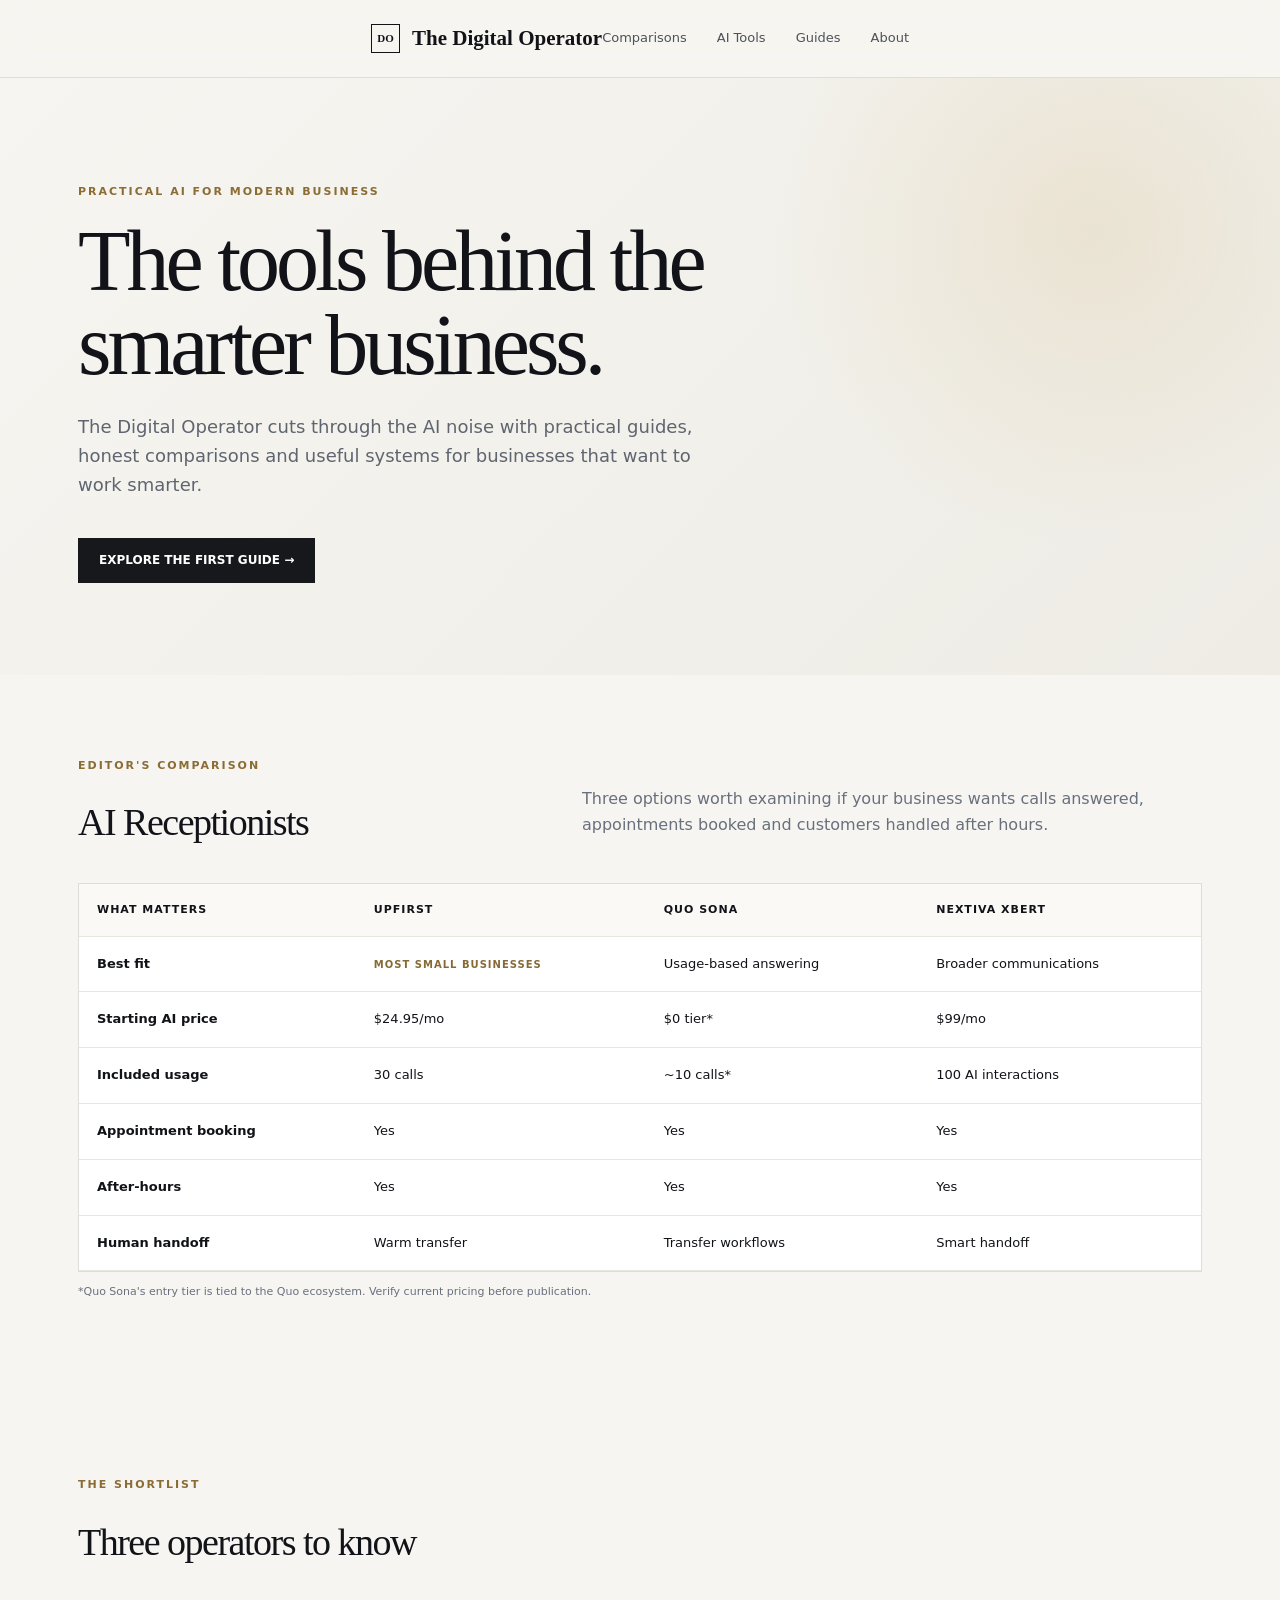
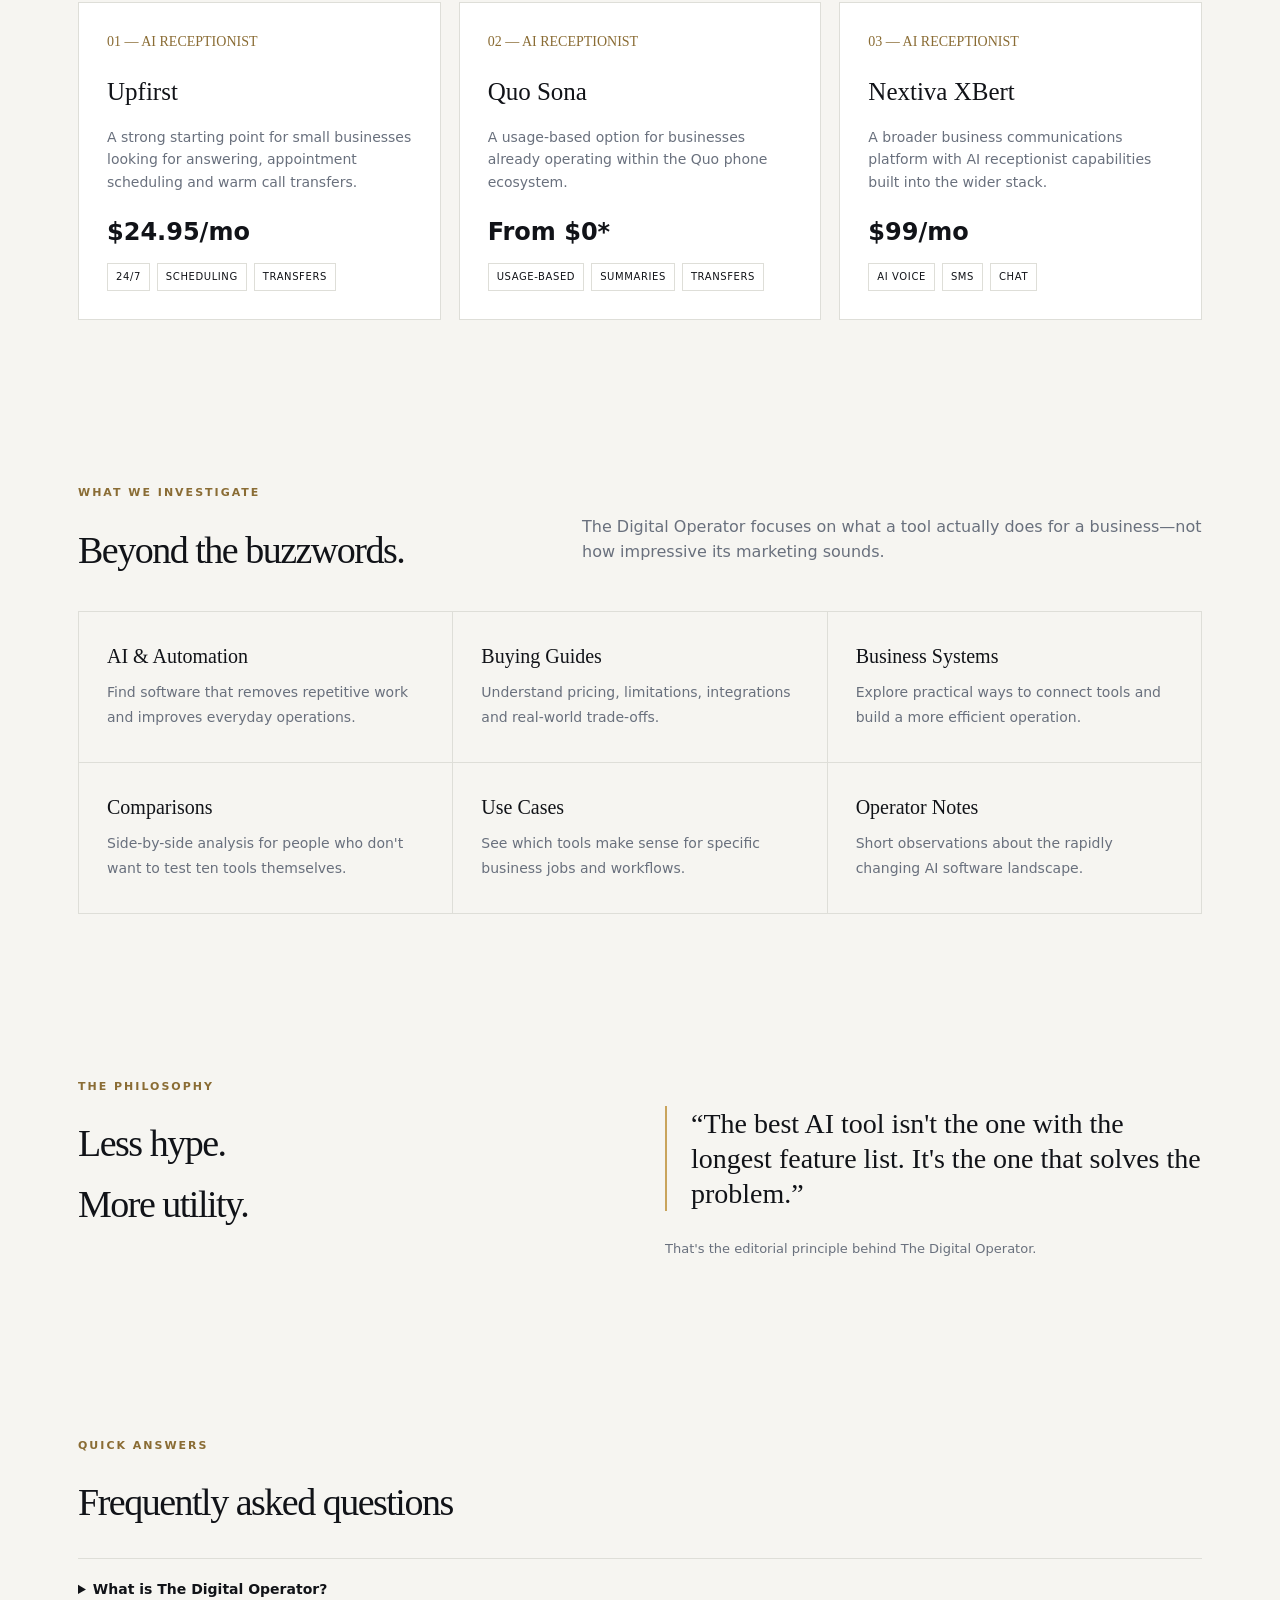
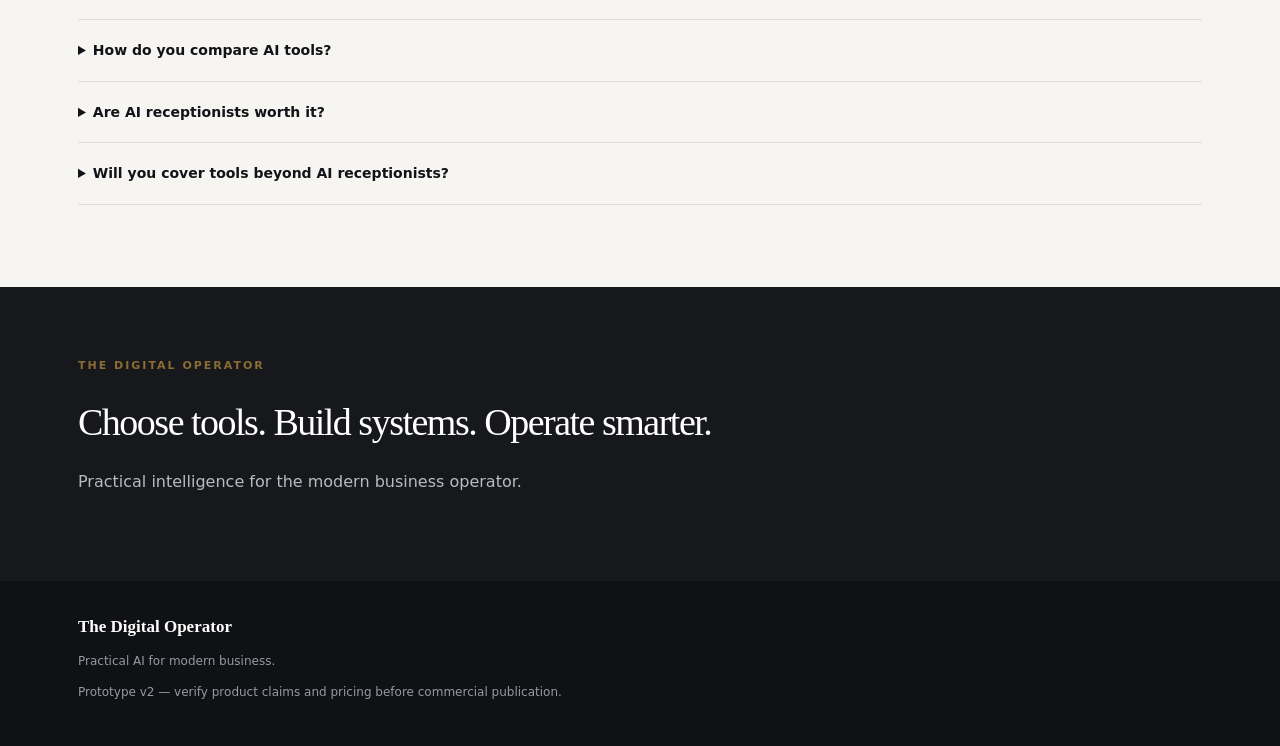
==== index.html @ 8f056f20 "Rename the-digital-operator-v2.html to index.html" ====
<!doctype html>
<html lang="en">
<head>
<meta charset="utf-8">
<meta name="viewport" content="width=device-width,initial-scale=1">
<title>The Digital Operator — Practical AI for Modern Business</title>
<meta name="description" content="Practical guides and comparisons for AI tools that help modern businesses work smarter.">
<style>
:root{--ink:#111318;--muted:#69707d;--paper:#f6f5f1;--white:#fff;--line:#deded8;--gold:#c9a45c;--dark:#17181b}
*{box-sizing:border-box}html{scroll-behavior:smooth}body{margin:0;background:var(--paper);color:var(--ink);font-family:Inter,system-ui,sans-serif;line-height:1.6}
a{text-decoration:none;color:inherit}.container{max-width:1180px;margin:auto;padding:0 28px}
nav{height:78px;border-bottom:1px solid var(--line);display:flex;align-items:center;position:sticky;top:0;background:#f6f5f1ee;backdrop-filter:blur(12px);z-index:5}
.nav{display:flex;align-items:center;justify-content:space-between}.brand{font-family:Georgia,serif;font-weight:700;font-size:21px;display:flex;gap:12px;align-items:center}
.mark{width:29px;height:29px;border:1px solid;display:grid;place-items:center;font-size:11px}.links{display:flex;gap:30px;font-size:13px;color:#4d525c}
.hero{padding:105px 0 92px;background:radial-gradient(circle at 85% 25%,#c9a45c29,transparent 27%),linear-gradient(135deg,#f6f5f1,#eeece5)}
.kicker{text-transform:uppercase;letter-spacing:2px;font-size:11px;font-weight:800;color:#8a6c34;margin-bottom:18px}
h1{font-family:Georgia,serif;font-weight:500;font-size:clamp(48px,7vw,86px);line-height:.98;letter-spacing:-4px;max-width:850px;margin:0 0 26px}
.hero p{max-width:650px;font-size:18px;color:#5f6570}.btn{display:inline-block;margin-top:20px;padding:13px 21px;background:var(--dark);color:#fff;font-size:12px;font-weight:800}
.section{padding:82px 0}.head{display:flex;justify-content:space-between;gap:30px;align-items:end;margin-bottom:30px}
h2{font-family:Georgia,serif;font-weight:500;font-size:38px;letter-spacing:-1.5px;margin:0}.sub{color:var(--muted);max-width:620px}
.box{background:#fff;border:1px solid var(--line)}.table-wrap{overflow:auto}table{width:100%;border-collapse:collapse;min-width:760px}
th,td{text-align:left;padding:17px 18px;border-bottom:1px solid #e7e6e0;font-size:13px}th{background:#faf9f5;font-size:11px;text-transform:uppercase;letter-spacing:1px}
td:first-child{font-weight:700}.best{font-size:10px;text-transform:uppercase;letter-spacing:1px;color:#866a36;font-weight:900}
.grid{display:grid;grid-template-columns:repeat(3,1fr);gap:18px}.card{background:#fff;border:1px solid var(--line);padding:28px}
.card .num{font-family:Georgia,serif;font-size:14px;color:#8a6c34}.card h3{font-family:Georgia,serif;font-size:25px;font-weight:500;margin:18px 0 8px}
.card p,.feature span{font-size:14px;color:var(--muted)}.price{font-size:24px;font-weight:800;margin:20px 0 12px}
.tags{display:flex;gap:7px;flex-wrap:wrap}.tag{font-size:10px;border:1px solid var(--line);padding:5px 8px;text-transform:uppercase;letter-spacing:.6px}
.feature-grid{display:grid;grid-template-columns:repeat(3,1fr);gap:1px;background:var(--line);border:1px solid var(--line)}
.feature{background:var(--paper);padding:28px;min-height:150px}.feature b{display:block;font-family:Georgia,serif;font-size:20px;font-weight:500;margin-bottom:7px}
.split{display:grid;grid-template-columns:1fr 1fr;gap:50px}.quote{font-family:Georgia,serif;font-size:28px;line-height:1.25;border-left:2px solid var(--gold);padding-left:24px}
.faq{border-top:1px solid var(--line)}details{border-bottom:1px solid var(--line);padding:19px 0}summary{cursor:pointer;font-weight:700;font-size:14px}details p{color:var(--muted);font-size:13px}
.cta{background:var(--dark);color:#fff;padding:70px 0}.cta h2{color:#fff}.cta p{color:#b8bbc2}footer{background:#101114;color:#969aa3;padding:32px 0;font-size:12px}footer strong{color:#fff;font-family:Georgia,serif;font-size:17px}
@media(max-width:800px){.links{display:none}.hero{padding:70px 0}.section{padding:58px 0}.head,.split{display:block}.grid,.feature-grid{grid-template-columns:1fr}h1{letter-spacing:-2.5px}}
</style>
</head>
<body>
<nav><div class="container nav"><a class="brand" href="#"><span class="mark">DO</span>The Digital Operator</a><div class="links"><a href="#compare">Comparisons</a><a href="#tools">AI Tools</a><a href="#guides">Guides</a><a href="#about">About</a></div></div></nav>

<header class="hero"><div class="container">
<div class="kicker">Practical AI for modern business</div>
<h1>The tools behind the smarter business.</h1>
<p>The Digital Operator cuts through the AI noise with practical guides, honest comparisons and useful systems for businesses that want to work smarter.</p>
<a class="btn" href="#compare">EXPLORE THE FIRST GUIDE →</a>
</div></header>

<main>
<section class="section" id="compare"><div class="container">
<div class="head"><div><div class="kicker">Editor's comparison</div><h2>AI Receptionists</h2></div><p class="sub">Three options worth examining if your business wants calls answered, appointments booked and customers handled after hours.</p></div>
<div class="box table-wrap"><table><thead><tr><th>What matters</th><th>Upfirst</th><th>Quo Sona</th><th>Nextiva XBert</th></tr></thead><tbody>
<tr><td>Best fit</td><td><span class="best">Most small businesses</span></td><td>Usage-based answering</td><td>Broader communications</td></tr>
<tr><td>Starting AI price</td><td>$24.95/mo</td><td>$0 tier*</td><td>$99/mo</td></tr>
<tr><td>Included usage</td><td>30 calls</td><td>~10 calls*</td><td>100 AI interactions</td></tr>
<tr><td>Appointment booking</td><td>Yes</td><td>Yes</td><td>Yes</td></tr>
<tr><td>After-hours</td><td>Yes</td><td>Yes</td><td>Yes</td></tr>
<tr><td>Human handoff</td><td>Warm transfer</td><td>Transfer workflows</td><td>Smart handoff</td></tr>
</tbody></table></div>
<p style="font-size:11px;color:#69707d">*Quo Sona's entry tier is tied to the Quo ecosystem. Verify current pricing before publication.</p>
</div></section>

<section class="section" id="tools"><div class="container">
<div class="head"><div><div class="kicker">The shortlist</div><h2>Three operators to know</h2></div></div>
<div class="grid">
<article class="card"><div class="num">01 — AI RECEPTIONIST</div><h3>Upfirst</h3><p>A strong starting point for small businesses looking for answering, appointment scheduling and warm call transfers.</p><div class="price">$24.95/mo</div><div class="tags"><span class="tag">24/7</span><span class="tag">Scheduling</span><span class="tag">Transfers</span></div></article>
<article class="card"><div class="num">02 — AI RECEPTIONIST</div><h3>Quo Sona</h3><p>A usage-based option for businesses already operating within the Quo phone ecosystem.</p><div class="price">From $0*</div><div class="tags"><span class="tag">Usage-based</span><span class="tag">Summaries</span><span class="tag">Transfers</span></div></article>
<article class="card"><div class="num">03 — AI RECEPTIONIST</div><h3>Nextiva XBert</h3><p>A broader business communications platform with AI receptionist capabilities built into the wider stack.</p><div class="price">$99/mo</div><div class="tags"><span class="tag">AI voice</span><span class="tag">SMS</span><span class="tag">Chat</span></div></article>
</div></div></section>

<section class="section" id="guides"><div class="container">
<div class="head"><div><div class="kicker">What we investigate</div><h2>Beyond the buzzwords.</h2></div><p class="sub">The Digital Operator focuses on what a tool actually does for a business—not how impressive its marketing sounds.</p></div>
<div class="feature-grid">
<div class="feature"><b>AI & Automation</b><span>Find software that removes repetitive work and improves everyday operations.</span></div>
<div class="feature"><b>Buying Guides</b><span>Understand pricing, limitations, integrations and real-world trade-offs.</span></div>
<div class="feature"><b>Business Systems</b><span>Explore practical ways to connect tools and build a more efficient operation.</span></div>
<div class="feature"><b>Comparisons</b><span>Side-by-side analysis for people who don't want to test ten tools themselves.</span></div>
<div class="feature"><b>Use Cases</b><span>See which tools make sense for specific business jobs and workflows.</span></div>
<div class="feature"><b>Operator Notes</b><span>Short observations about the rapidly changing AI software landscape.</span></div>
</div></div></section>

<section class="section" id="about"><div class="container split">
<div><div class="kicker">The philosophy</div><h2>Less hype.<br>More utility.</h2></div>
<div><p class="quote">“The best AI tool isn't the one with the longest feature list. It's the one that solves the problem.”</p><p style="color:#69707d;font-size:13px">That's the editorial principle behind The Digital Operator.</p></div>
</div></section>

<section class="section" id="faq"><div class="container">
<div class="kicker">Quick answers</div><h2>Frequently asked questions</h2>
<div class="faq" style="margin-top:25px">
<details><summary>What is The Digital Operator?</summary><p>A practical publication focused on AI tools, automation and business software for modern operators.</p></details>
<details><summary>How do you compare AI tools?</summary><p>We focus on pricing, useful features, integrations, limitations and the business problem a tool solves.</p></details>
<details><summary>Are AI receptionists worth it?</summary><p>They can be useful for businesses that receive frequent calls, need appointment handling or want after-hours coverage.</p></details>
<details><summary>Will you cover tools beyond AI receptionists?</summary><p>Yes. The site is designed to expand into AI automation, productivity, customer service and other business software categories.</p></details>
</div></div></section>

<section class="cta"><div class="container"><div class="kicker">THE DIGITAL OPERATOR</div><h2>Choose tools. Build systems. Operate smarter.</h2><p>Practical intelligence for the modern business operator.</p></div></section>
</main>
<footer><div class="container"><strong>The Digital Operator</strong><p>Practical AI for modern business.</p><p>Prototype v2 — verify product claims and pricing before commercial publication.</p></div></footer>
</body></html>
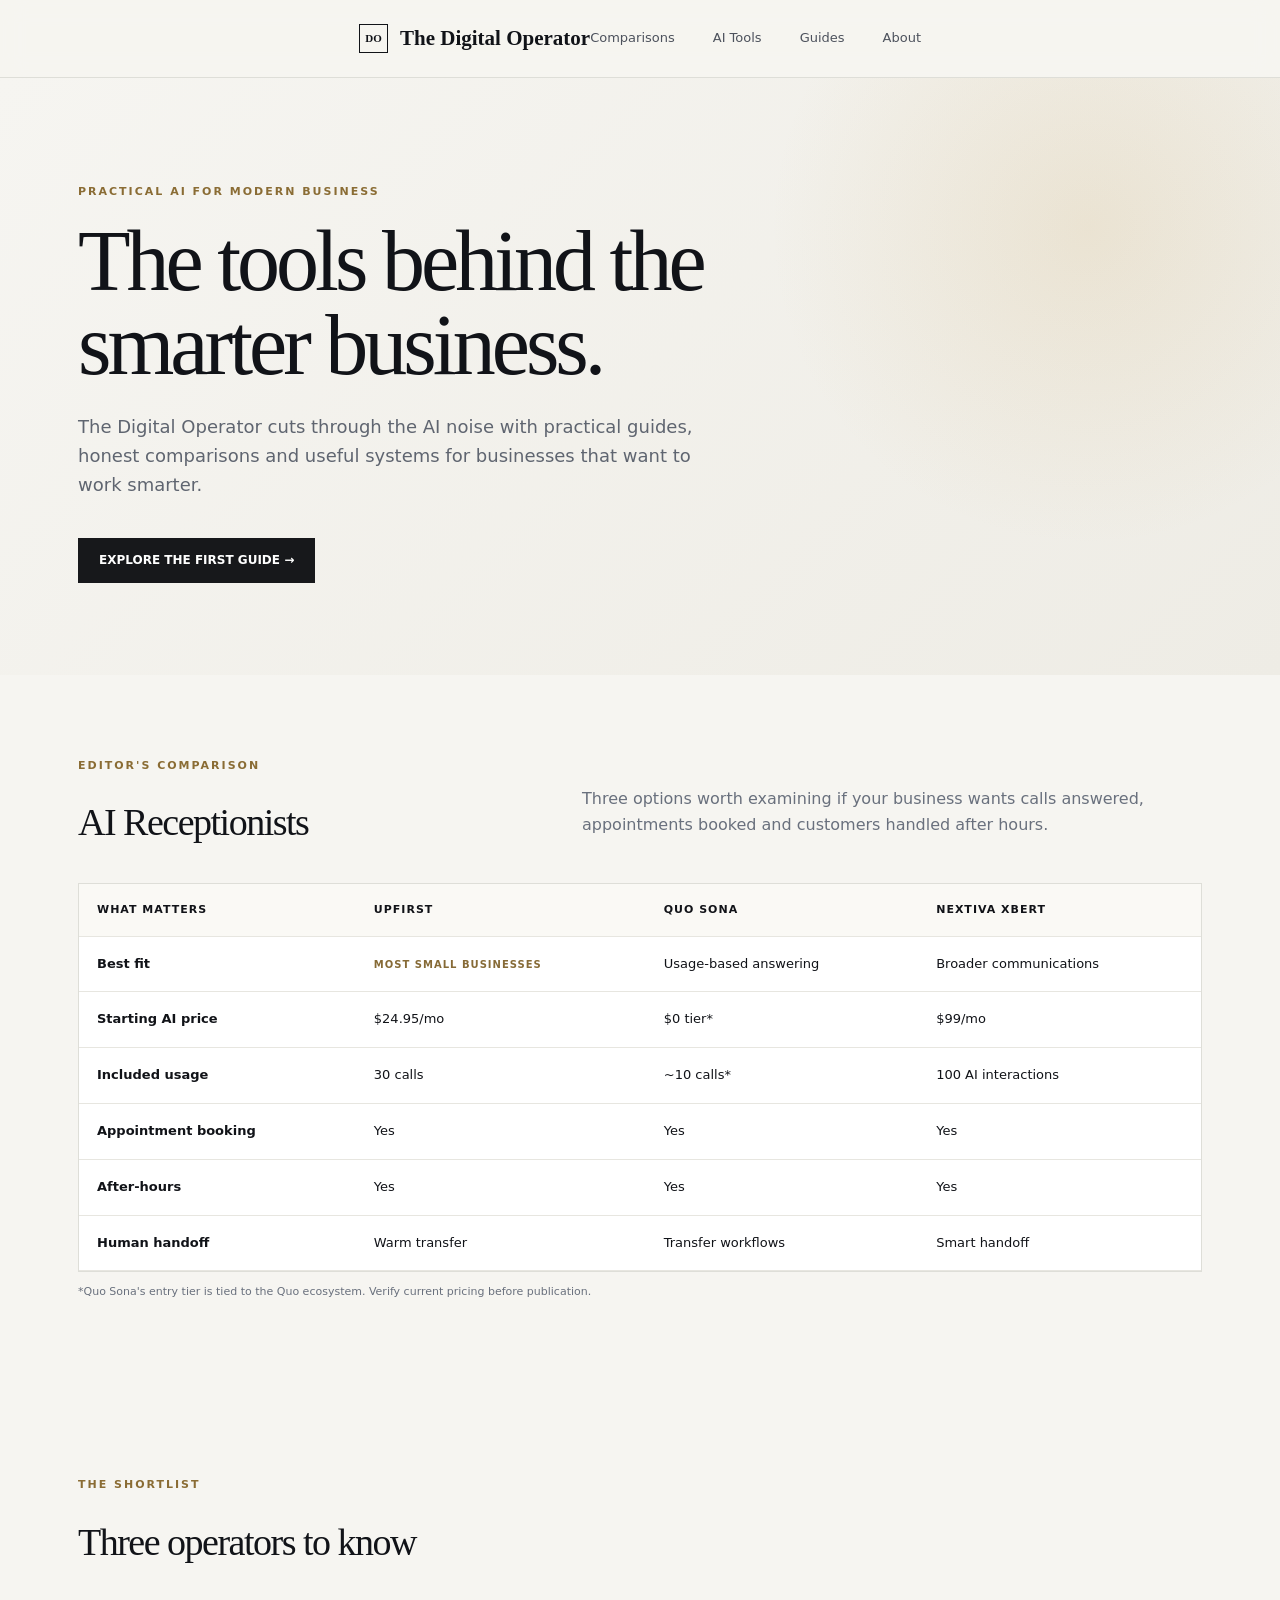
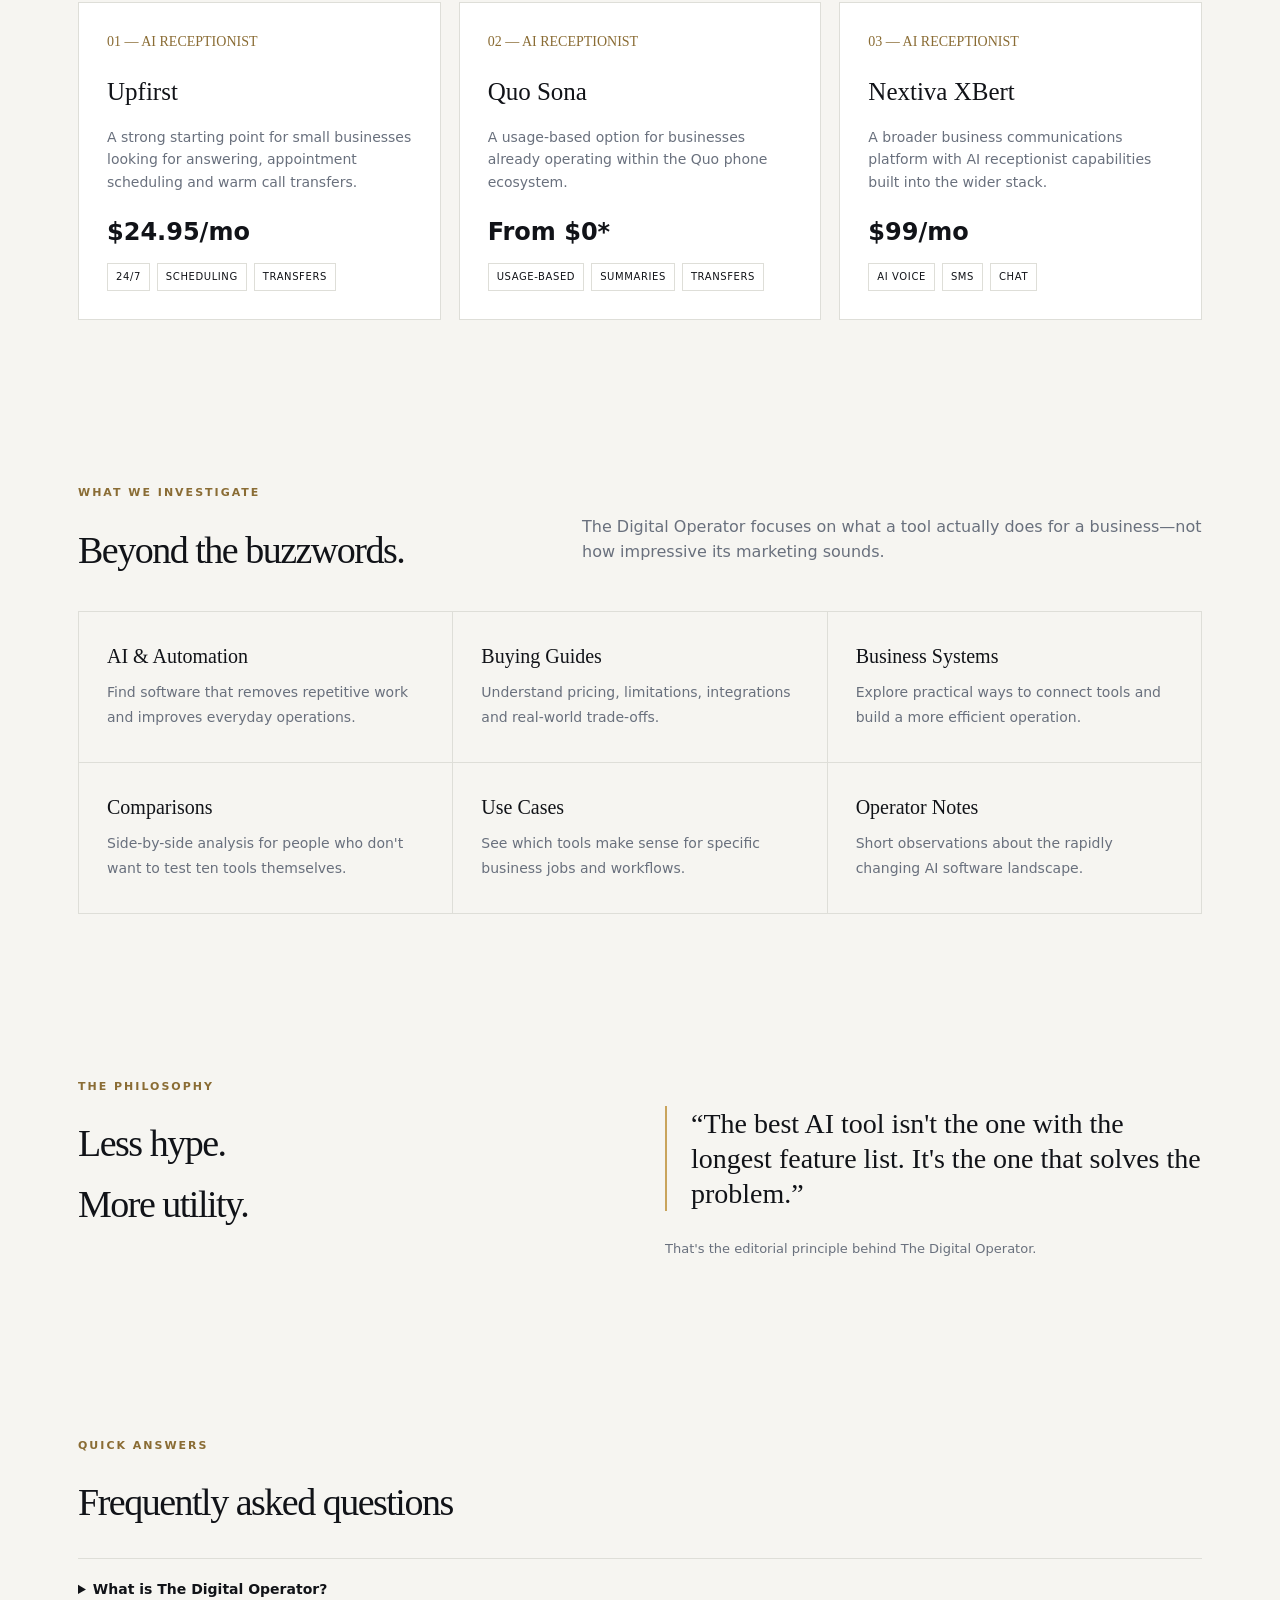
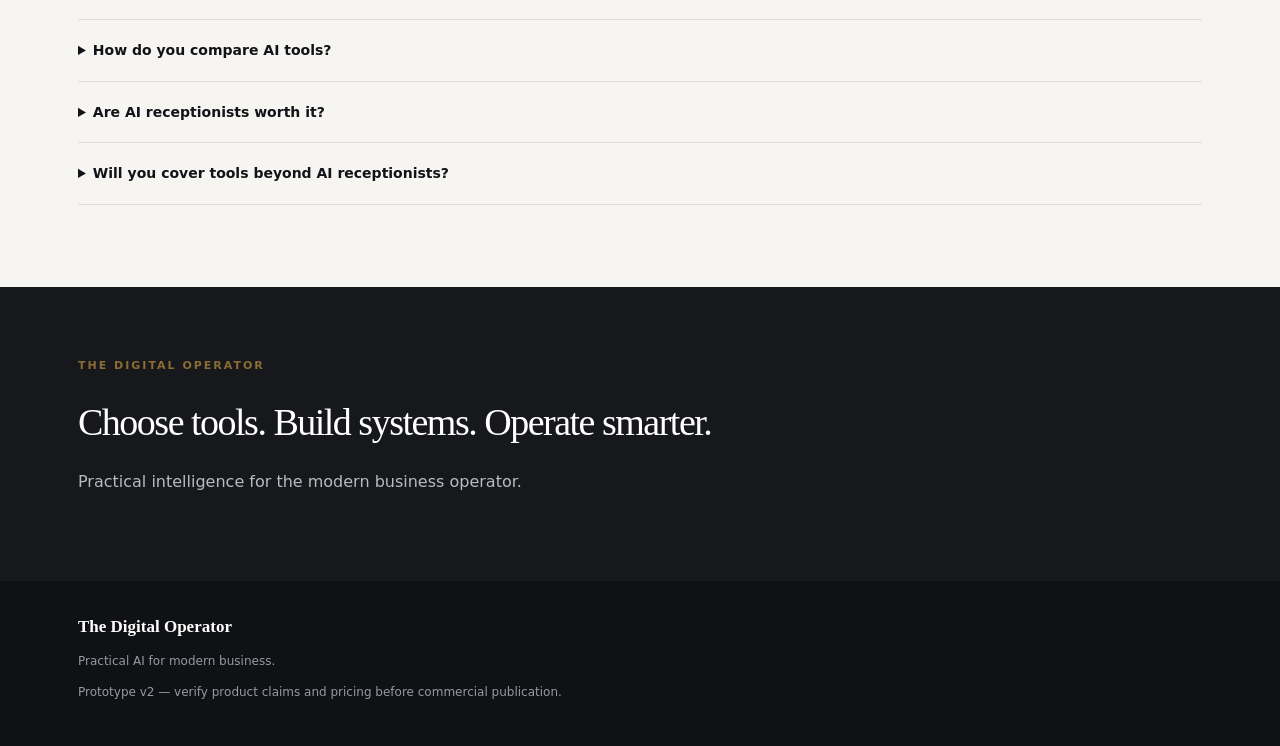
==== commit d4c01771: "Update index.html" ====
--- a/index.html
+++ b/index.html
@@ -11,7 +11,7 @@
 a{text-decoration:none;color:inherit}.container{max-width:1180px;margin:auto;padding:0 28px}
 nav{height:78px;border-bottom:1px solid var(--line);display:flex;align-items:center;position:sticky;top:0;background:#f6f5f1ee;backdrop-filter:blur(12px);z-index:5}
 .nav{display:flex;align-items:center;justify-content:space-between}.brand{font-family:Georgia,serif;font-weight:700;font-size:21px;display:flex;gap:12px;align-items:center}
-.mark{width:29px;height:29px;border:1px solid;display:grid;place-items:center;font-size:11px}.links{display:flex;gap:30px;font-size:13px;color:#4d525c}
+.mark{width:29px;height:29px;border:1px solid;display:grid;place-items:center;font-size:11px}.links{display:flex;gap:38px;font-size:13px;color:#4d525c}
 .hero{padding:105px 0 92px;background:radial-gradient(circle at 85% 25%,#c9a45c29,transparent 27%),linear-gradient(135deg,#f6f5f1,#eeece5)}
 .kicker{text-transform:uppercase;letter-spacing:2px;font-size:11px;font-weight:800;color:#8a6c34;margin-bottom:18px}
 h1{font-family:Georgia,serif;font-weight:500;font-size:clamp(48px,7vw,86px);line-height:.98;letter-spacing:-4px;max-width:850px;margin:0 0 26px}
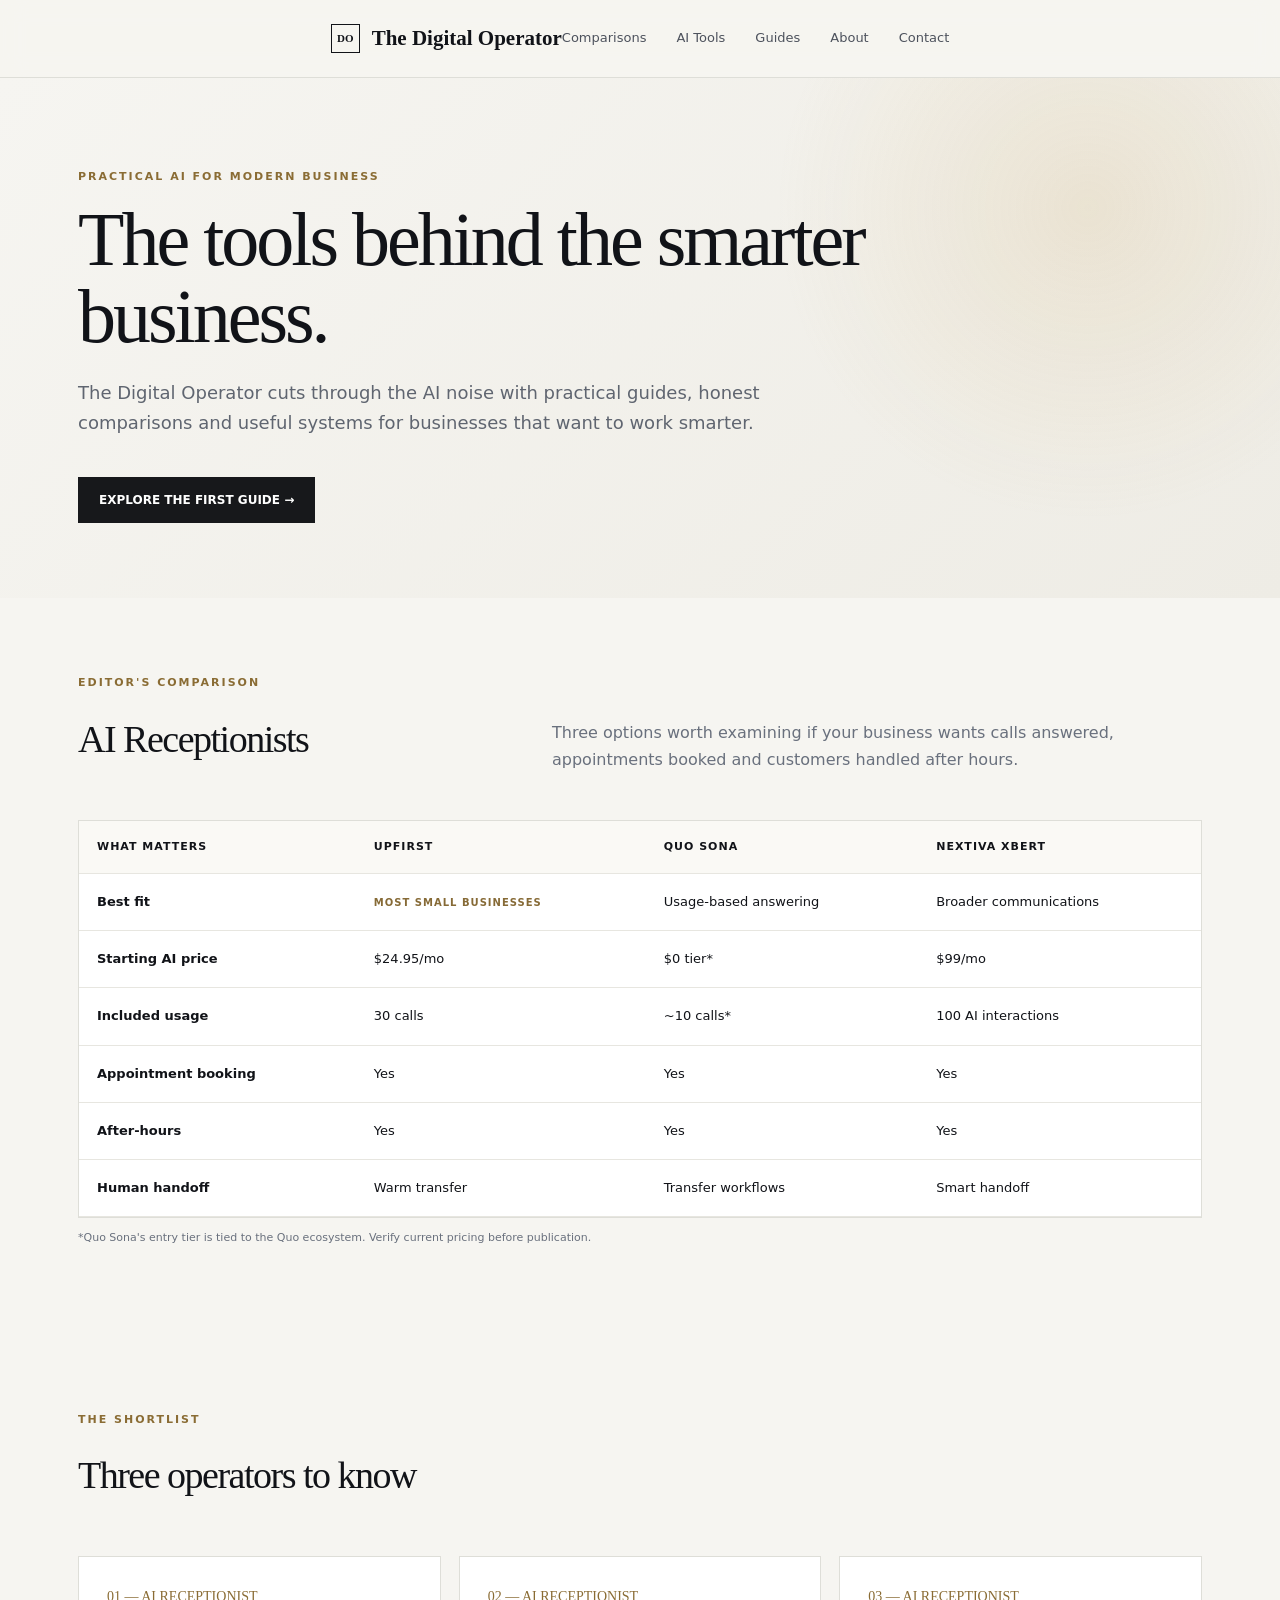
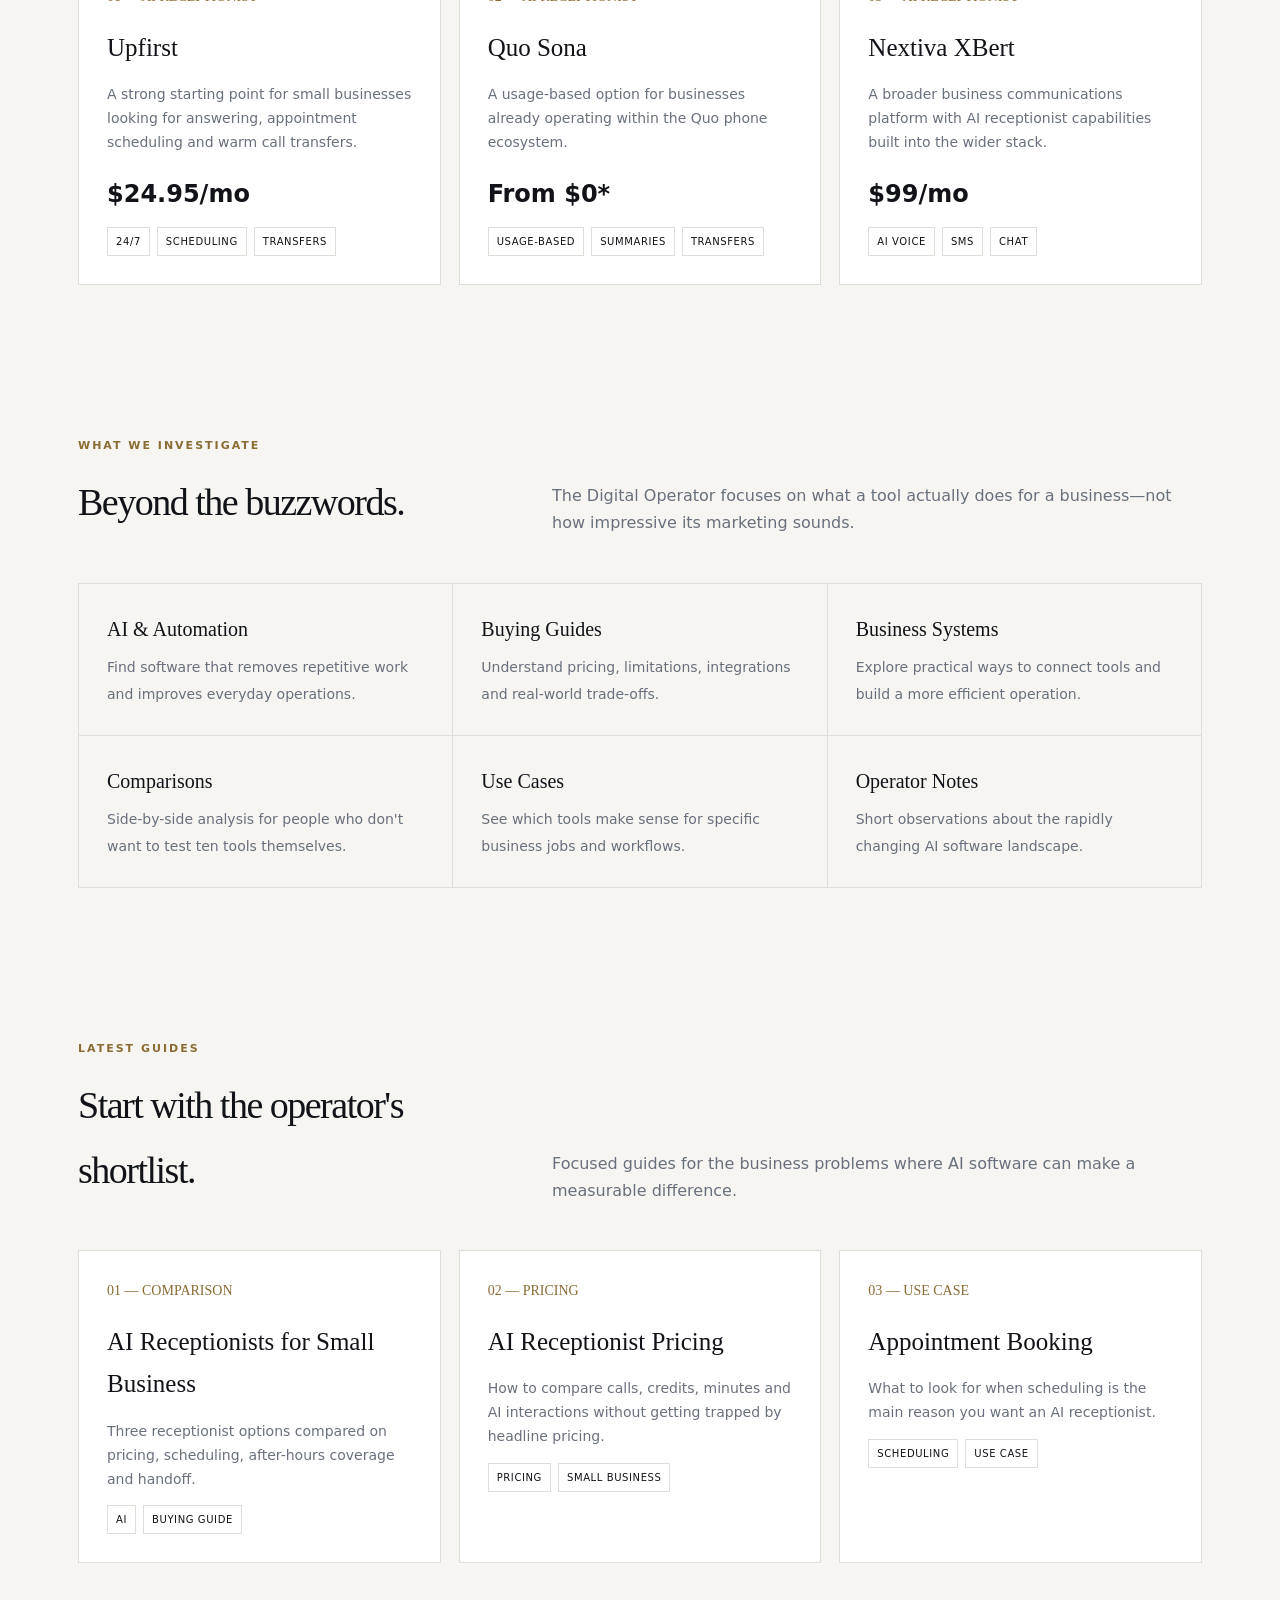
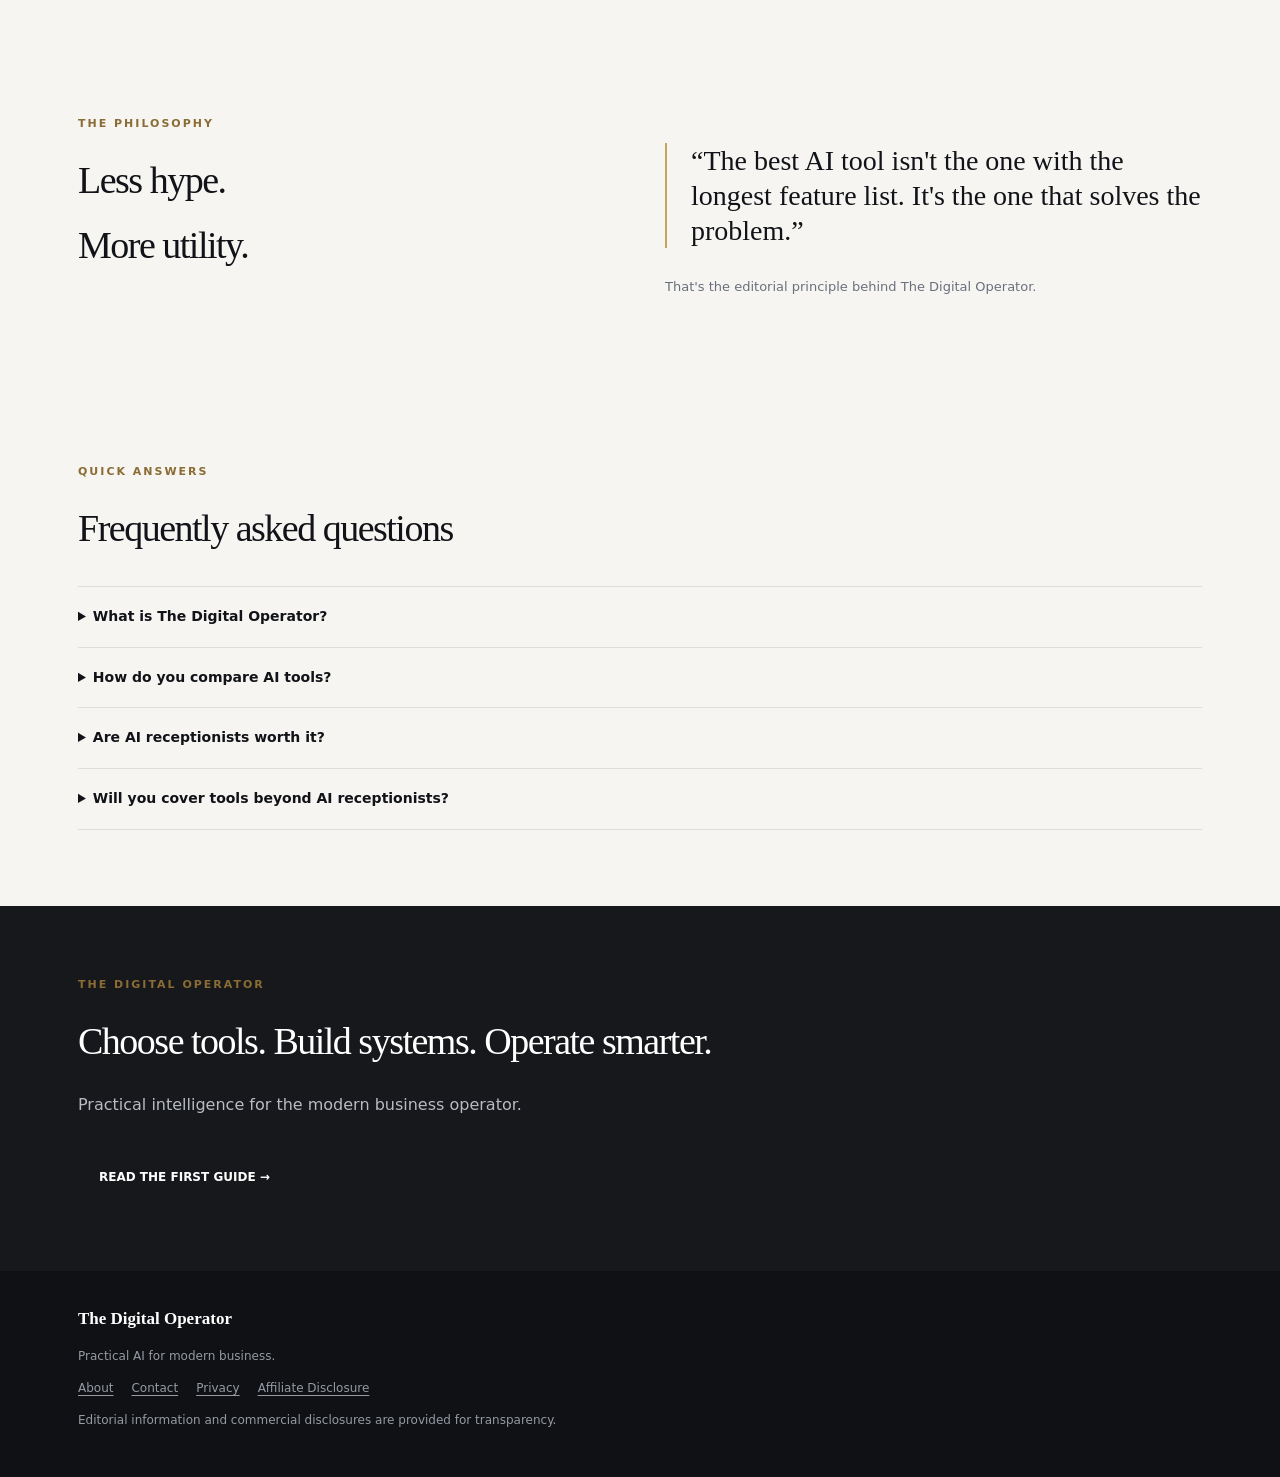
==== commit 49d42c81: "Upgrade The Digital Operator to V3" ====
--- a/index.html
+++ b/index.html
@@ -11,7 +11,7 @@
 a{text-decoration:none;color:inherit}.container{max-width:1180px;margin:auto;padding:0 28px}
 nav{height:78px;border-bottom:1px solid var(--line);display:flex;align-items:center;position:sticky;top:0;background:#f6f5f1ee;backdrop-filter:blur(12px);z-index:5}
 .nav{display:flex;align-items:center;justify-content:space-between}.brand{font-family:Georgia,serif;font-weight:700;font-size:21px;display:flex;gap:12px;align-items:center}
-.mark{width:29px;height:29px;border:1px solid;display:grid;place-items:center;font-size:11px}.links{display:flex;gap:38px;font-size:13px;color:#4d525c}
+.mark{width:29px;height:29px;border:1px solid;display:grid;place-items:center;font-size:11px}.links{display:flex;gap:30px;font-size:13px;color:#4d525c}
 .hero{padding:105px 0 92px;background:radial-gradient(circle at 85% 25%,#c9a45c29,transparent 27%),linear-gradient(135deg,#f6f5f1,#eeece5)}
 .kicker{text-transform:uppercase;letter-spacing:2px;font-size:11px;font-weight:800;color:#8a6c34;margin-bottom:18px}
 h1{font-family:Georgia,serif;font-weight:500;font-size:clamp(48px,7vw,86px);line-height:.98;letter-spacing:-4px;max-width:850px;margin:0 0 26px}
@@ -32,15 +32,15 @@
 .cta{background:var(--dark);color:#fff;padding:70px 0}.cta h2{color:#fff}.cta p{color:#b8bbc2}footer{background:#101114;color:#969aa3;padding:32px 0;font-size:12px}footer strong{color:#fff;font-family:Georgia,serif;font-size:17px}
 @media(max-width:800px){.links{display:none}.hero{padding:70px 0}.section{padding:58px 0}.head,.split{display:block}.grid,.feature-grid{grid-template-columns:1fr}h1{letter-spacing:-2.5px}}
 </style>
-</head>
+<link rel="stylesheet" href="style.css"></head>
 <body>
-<nav><div class="container nav"><a class="brand" href="#"><span class="mark">DO</span>The Digital Operator</a><div class="links"><a href="#compare">Comparisons</a><a href="#tools">AI Tools</a><a href="#guides">Guides</a><a href="#about">About</a></div></div></nav>
+<nav><div class="container nav"><a class="brand" href="index.html"><span class="mark">DO</span>The Digital Operator</a><div class="links"><a href="#compare">Comparisons</a><a href="#tools">AI Tools</a><a href="#guides">Guides</a><a href="about.html">About</a><a href="contact.html">Contact</a></div></div></nav>
 
 <header class="hero"><div class="container">
 <div class="kicker">Practical AI for modern business</div>
 <h1>The tools behind the smarter business.</h1>
 <p>The Digital Operator cuts through the AI noise with practical guides, honest comparisons and useful systems for businesses that want to work smarter.</p>
-<a class="btn" href="#compare">EXPLORE THE FIRST GUIDE →</a>
+<a class="btn" href="ai-receptionist-for-small-business.html">EXPLORE THE FIRST GUIDE →</a>
 </div></header>
 
 <main>
@@ -68,12 +68,20 @@
 <section class="section" id="guides"><div class="container">
 <div class="head"><div><div class="kicker">What we investigate</div><h2>Beyond the buzzwords.</h2></div><p class="sub">The Digital Operator focuses on what a tool actually does for a business—not how impressive its marketing sounds.</p></div>
 <div class="feature-grid">
-<div class="feature"><b>AI & Automation</b><span>Find software that removes repetitive work and improves everyday operations.</span></div>
-<div class="feature"><b>Buying Guides</b><span>Understand pricing, limitations, integrations and real-world trade-offs.</span></div>
+<div class="feature"><b><a href="ai-receptionist-for-small-business.html">AI & Automation</a></b><span>Find software that removes repetitive work and improves everyday operations.</span></div>
+<div class="feature"><b><a href="ai-receptionist-for-small-business.html">Buying Guides</a></b><span>Understand pricing, limitations, integrations and real-world trade-offs.</span></div>
 <div class="feature"><b>Business Systems</b><span>Explore practical ways to connect tools and build a more efficient operation.</span></div>
-<div class="feature"><b>Comparisons</b><span>Side-by-side analysis for people who don't want to test ten tools themselves.</span></div>
+<div class="feature"><b><a href="ai-receptionist-for-small-business.html">Comparisons</a></b><span>Side-by-side analysis for people who don't want to test ten tools themselves.</span></div>
 <div class="feature"><b>Use Cases</b><span>See which tools make sense for specific business jobs and workflows.</span></div>
 <div class="feature"><b>Operator Notes</b><span>Short observations about the rapidly changing AI software landscape.</span></div>
+</div></div></section>
+
+<section class="section" id="latest-guides"><div class="container">
+<div class="head"><div><div class="kicker">Latest guides</div><h2>Start with the operator's shortlist.</h2></div><p class="sub">Focused guides for the business problems where AI software can make a measurable difference.</p></div>
+<div class="grid">
+<a class="card" href="ai-receptionist-for-small-business.html"><div class="num">01 — COMPARISON</div><h3>AI Receptionists for Small Business</h3><p>Three receptionist options compared on pricing, scheduling, after-hours coverage and handoff.</p><div class="tags"><span class="tag">AI</span><span class="tag">Buying Guide</span></div></a>
+<a class="card" href="ai-receptionist-pricing.html"><div class="num">02 — PRICING</div><h3>AI Receptionist Pricing</h3><p>How to compare calls, credits, minutes and AI interactions without getting trapped by headline pricing.</p><div class="tags"><span class="tag">Pricing</span><span class="tag">Small Business</span></div></a>
+<a class="card" href="ai-receptionist-appointment-booking.html"><div class="num">03 — USE CASE</div><h3>Appointment Booking</h3><p>What to look for when scheduling is the main reason you want an AI receptionist.</p><div class="tags"><span class="tag">Scheduling</span><span class="tag">Use Case</span></div></a>
 </div></div></section>
 
 <section class="section" id="about"><div class="container split">
@@ -90,7 +98,7 @@
 <details><summary>Will you cover tools beyond AI receptionists?</summary><p>Yes. The site is designed to expand into AI automation, productivity, customer service and other business software categories.</p></details>
 </div></div></section>
 
-<section class="cta"><div class="container"><div class="kicker">THE DIGITAL OPERATOR</div><h2>Choose tools. Build systems. Operate smarter.</h2><p>Practical intelligence for the modern business operator.</p></div></section>
+<section class="cta"><div class="container"><div class="kicker">THE DIGITAL OPERATOR</div><h2>Choose tools. Build systems. Operate smarter.</h2><p>Practical intelligence for the modern business operator.</p><a class="btn" href="ai-receptionist-for-small-business.html">READ THE FIRST GUIDE →</a></div></section>
 </main>
-<footer><div class="container"><strong>The Digital Operator</strong><p>Practical AI for modern business.</p><p>Prototype v2 — verify product claims and pricing before commercial publication.</p></div></footer>
-</body></html>
+<footer><div class="container"><strong>The Digital Operator</strong><p>Practical AI for modern business.</p><div class="footerlinks"><a href="about.html">About</a><a href="contact.html">Contact</a><a href="privacy.html">Privacy</a><a href="affiliate-disclosure.html">Affiliate Disclosure</a></div><p>Editorial information and commercial disclosures are provided for transparency.</p></div></footer>
+</body></html>
--- a/style.css
+++ b/style.css
@@ -0,0 +1,2 @@
+:root{--ink:#111318;--muted:#69707d;--paper:#f6f5f1;--white:#fff;--line:#deded8;--gold:#c9a45c;--dark:#17181b}*{box-sizing:border-box}html{scroll-behavior:smooth}body{margin:0;background:var(--paper);color:var(--ink);font-family:Inter,system-ui,sans-serif;line-height:1.7}a{text-decoration:none;color:inherit}.container{max-width:1180px;margin:auto;padding:0 28px}nav{height:78px;border-bottom:1px solid var(--line);display:flex;align-items:center;position:sticky;top:0;background:#f6f5f1ee;backdrop-filter:blur(12px);z-index:5}.nav{display:flex;align-items:center;justify-content:space-between}.brand{font-family:Georgia,serif;font-weight:700;font-size:21px;display:flex;gap:12px;align-items:center}.mark{width:29px;height:29px;border:1px solid;display:grid;place-items:center;font-size:11px}.links{display:flex;gap:30px;font-size:13px;color:#4d525c}.links a:hover{color:var(--ink)}.kicker{text-transform:uppercase;letter-spacing:2px;font-size:11px;font-weight:800;color:#8a6c34;margin-bottom:14px}h1,h2,h3{font-family:Georgia,serif;font-weight:500}h1{font-size:clamp(44px,6vw,76px);line-height:1.02;letter-spacing:-3px;margin:0 0 22px}h2{font-size:38px;letter-spacing:-1.5px;margin:0 0 18px}h3{font-size:25px;margin:0 0 8px}.hero{padding:90px 0 75px;background:radial-gradient(circle at 85% 25%,#c9a45c29,transparent 27%),linear-gradient(135deg,#f6f5f1,#eeece5)}.hero p,.lede{max-width:720px;font-size:18px;color:#5f6570}.btn{display:inline-block;margin-top:20px;padding:13px 21px;background:var(--dark);color:#fff;font-size:12px;font-weight:800}.section{padding:76px 0}.box,.card{background:#fff;border:1px solid var(--line)}.card{padding:28px}.grid{display:grid;grid-template-columns:repeat(3,1fr);gap:18px}.tags{display:flex;gap:7px;flex-wrap:wrap}.tag{font-size:10px;border:1px solid var(--line);padding:5px 8px;text-transform:uppercase;letter-spacing:.6px}.sub{color:var(--muted);max-width:650px}.article{max-width:820px}.article p,.article li{font-size:16px;color:#333840}.article ul{padding-left:22px}.article table{width:100%;border-collapse:collapse;margin:28px 0;background:#fff}.article th,.article td{padding:14px;border-bottom:1px solid var(--line);text-align:left;font-size:13px}.article th{background:#faf9f5;text-transform:uppercase;font-size:10px;letter-spacing:1px}.note{border-left:2px solid var(--gold);padding:16px 20px;background:#efede6;margin:28px 0;color:#4e535b}.faq{border-top:1px solid var(--line)}details{border-bottom:1px solid var(--line);padding:18px 0}summary{cursor:pointer;font-weight:700}details p{color:var(--muted)}footer{background:#101114;color:#969aa3;padding:34px 0;font-size:12px}footer strong{color:#fff;font-family:Georgia,serif;font-size:17px}.footerlinks{display:flex;gap:18px;flex-wrap:wrap;margin-top:10px}.footerlinks a{text-decoration:underline;text-underline-offset:3px}.meta{color:var(--muted);font-size:12px}.back{font-size:12px;text-transform:uppercase;letter-spacing:1px;color:#806536}.callout{padding:30px;background:#fff;border:1px solid var(--line);margin:30px 0}.small{font-size:13px;color:var(--muted)}
+@media(max-width:800px){.links{display:none}.hero{padding:65px 0}.section{padding:55px 0}.grid{grid-template-columns:1fr}h1{letter-spacing:-2px}h2{font-size:32px}}
